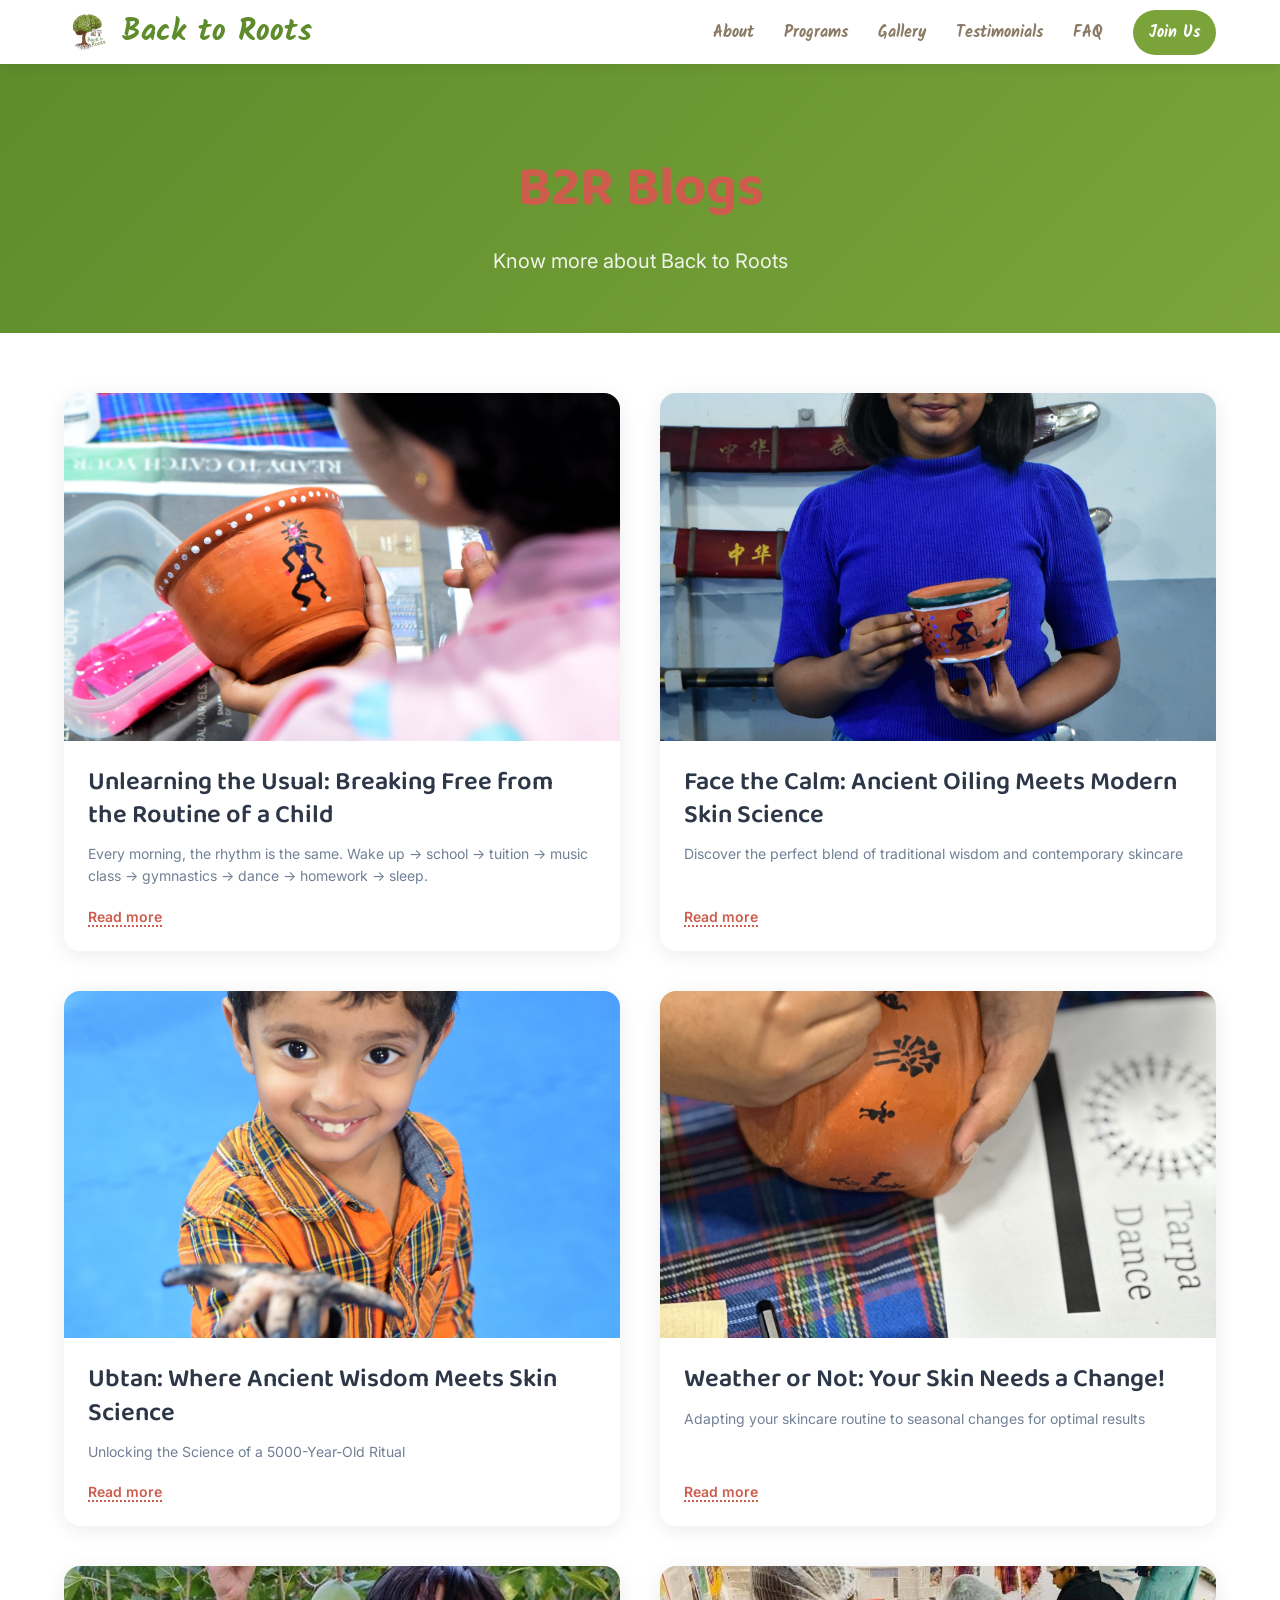
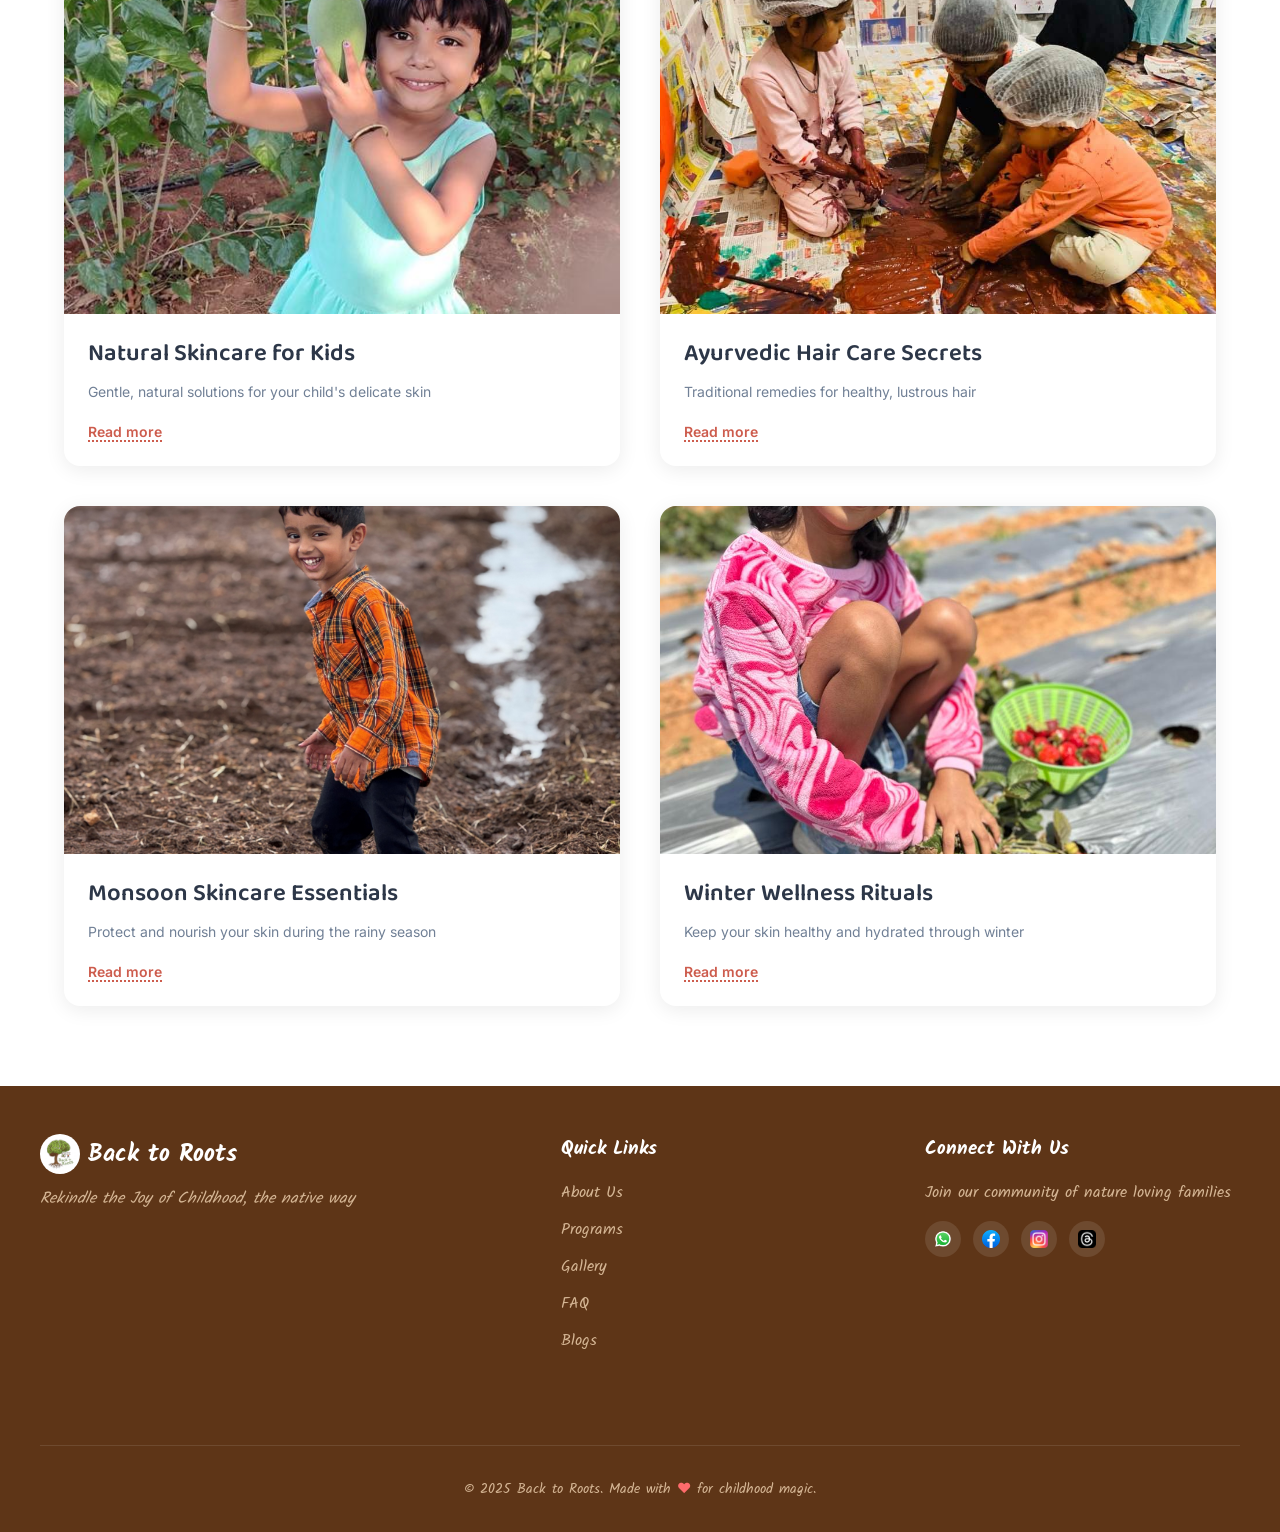
==== blog/blog.html @ 0901ceba "Blog section added" ====
<!DOCTYPE html>
<html lang="en">
<head>
  <meta charset="UTF-8">
  <meta name="viewport" content="width=device-width, initial-scale=1.0, maximum-scale=1.0, user-scalable=no">
  <meta name="theme-color" content="#5E8C2C">
  <title>Back To Roots - Blogs</title>
  <link rel="icon" type="image/svg+xml" href="../assets/icons/favicon.jpeg" />
  <link rel="preconnect" href="https://fonts.googleapis.com">
  <link rel="preconnect" href="https://fonts.gstatic.com" crossorigin>
  <link href="https://fonts.googleapis.com/css2?family=Baloo+2:wght@600..800&family=Inter:wght@400..800&display=swap" rel="stylesheet">
  <link rel="stylesheet" href="../styles.css">
  <link rel="stylesheet" href="blog.css">
</head>
<body>
  <header class="nav">
    <div class="nav__inner">
      <a class="nav__brand" href="../index.html">
        <img src="../assets/icons/logo-C0GJMs8s.jpeg" alt="Back to Roots Logo" style="height: 50px; vertical-align: middle;">
        <span>Back to Roots</span>
      </a>
      <button class="nav__menu-button" aria-label="Toggle menu">
        <span class="nav__menu-icon"></span>
      </button>
      <div class="nav__links">
        <a href="../index.html#about">About</a>
        <a href="../index.html#programs">Programs</a>
        <a href="../index.html#gallery">Gallery</a>
        <a href="../index.html#stories">Testimonials</a>
        <a href="../index.html#faq">FAQ</a>
        <a href="https://wa.me/918095803539?text=Hi%20Back%20To%20Roots%2C%20I%27m%20intereseted%20in%20your%20program.%20Please%20get%20me%20more%20information%20on%20this." target="_blank" class="nav__cta">Join Us</a>
      </div>
    </div>
  </header>

  <main class="blog-main">
    <!-- Blog Header -->
    <section class="blog-header">
      <div class="blog-header__inner">
        <h1 class="blog-header__title">B2R Blogs</h1>
        <p class="blog-header__subtitle">Know more about Back to Roots</p>
      </div>
    </section>

    <!-- Article View (Initially Hidden) -->
    <article class="article-view" id="articleView" style="display: none;">
      <div class="article-view__inner">
        <button class="article-back-btn" id="backBtn">
          <span class="article-back-icon">←</span>
          BACK
        </button>
        
        <div class="article-content">
          <h1 class="article-title" id="articleTitle">Loading...</h1>
          <p class="article-subtitle" id="articleSubtitle"></p>
          <div class="article-meta">
            <p class="article-author" id="articleAuthor"></p>
            <p class="article-date" id="articleDate"></p>
            <p class="article-read-time" id="articleReadTime"></p>
          </div>
          
          <div class="article-image-container">
            <img src="" alt="Article Image" id="articleImage" class="article-main-image">
          </div>
          
          <div class="article-body" id="articleBody">
            <!-- Content will be dynamically loaded from JSON -->
          </div>
        </div>
        </div>
        
        <!-- Related Articles -->
        <section class="related-articles">
          <h3 class="related-articles__title">More Blogs You Might Like</h3>
          <div class="related-articles__grid" id="relatedArticlesGrid">
            <!-- Related articles will be dynamically loaded -->
          </div>
        </section>
      </div>
    </article>

    <!-- Blog Categories -->
   <!--  <section class="blog-categories">
      <div class="blog-categories__inner">
        <div class="blog-categories__scroll">
          <button class="blog-category active" data-category="all">All</button>
          <button class="blog-category" data-category="workshops">Workshops</button>
          <button class="blog-category" data-category="nep">NEP</button>
          <button class="blog-category" data-category="emotionalwellbeing">Emotional Wellbeing</button>
      </div>
    </section> -->

    <!-- Blog Grid -->
    <section class="blog-grid">
      <div class="blog-grid__inner">
        <!-- Row 1 -->
        <div class="blog-row">
          <article class="blog-card blog-card--featured">
            <div class="blog-card__image">
              <img src="../assets/gallery/1.JPG" alt="The Fresh Ubtan Guide" loading="lazy">
            </div>
            <div class="blog-card__content">
              <h3 class="blog-card__title">Unlearning the Usual: Breaking Free from the Routine of a Child</h3>
              <p class="blog-card__excerpt">Every morning, the rhythm is the same.
 Wake up → school → tuition → music class → gymnastics → dance → homework → sleep.</p>
              <a href="#" class="blog-card__link">Read more</a>
            </div>
          </article>

          <article class="blog-card blog-card--featured">
            <div class="blog-card__image">
              <img src="../assets/gallery/2.JPG" alt="Face the Calm: Ancient Oiling Meets Modern Skin Science" loading="lazy">
            </div>
            <div class="blog-card__content">
              <h3 class="blog-card__title">Face the Calm: Ancient Oiling Meets Modern Skin Science</h3>
              <p class="blog-card__excerpt">Discover the perfect blend of traditional wisdom and contemporary skincare</p>
              <a href="#" class="blog-card__link">Read more</a>
            </div>
          </article>
        </div>

        <!-- Row 2 -->
        <div class="blog-row">
          <article class="blog-card blog-card--featured">
            <div class="blog-card__image">
              <img src="../assets/gallery/3.JPG" alt="Ubtan: Where Ancient Wisdom Meets Skin Science" loading="lazy">
            </div>
            <div class="blog-card__content">
              <h3 class="blog-card__title">Ubtan: Where Ancient Wisdom Meets Skin Science</h3>
              <p class="blog-card__excerpt">Unlocking the Science of a 5000-Year-Old Ritual</p>
              <a href="#" class="blog-card__link">Read more</a>
            </div>
          </article>

          <article class="blog-card blog-card--featured">
            <div class="blog-card__image">
              <img src="../assets/gallery/4.JPG" alt="Weather or Not: Your Skin Needs a Change!" loading="lazy">
            </div>
            <div class="blog-card__content">
              <h3 class="blog-card__title">Weather or Not: Your Skin Needs a Change!</h3>
              <p class="blog-card__excerpt">Adapting your skincare routine to seasonal changes for optimal results</p>
              <a href="#" class="blog-card__link">Read more</a>
            </div>
          </article>
        </div>

        <!-- Additional Blog Posts -->
        <div class="blog-row">
          <article class="blog-card">
            <div class="blog-card__image">
              <img src="../assets/gallery/playtime-img-2.jpeg" alt="Natural Skincare Tips" loading="lazy">
            </div>
            <div class="blog-card__content">
              <h3 class="blog-card__title">Natural Skincare for Kids</h3>
              <p class="blog-card__excerpt">Gentle, natural solutions for your child's delicate skin</p>
              <a href="#" class="blog-card__link">Read more</a>
            </div>
          </article>

          <article class="blog-card">
            <div class="blog-card__image">
              <img src="../assets/gallery/playtime-img-3.jpeg" alt="Ayurvedic Hair Care" loading="lazy">
            </div>
            <div class="blog-card__content">
              <h3 class="blog-card__title">Ayurvedic Hair Care Secrets</h3>
              <p class="blog-card__excerpt">Traditional remedies for healthy, lustrous hair</p>
              <a href="#" class="blog-card__link">Read more</a>
            </div>
          </article>
        </div>

        <div class="blog-row">
          <article class="blog-card">
            <div class="blog-card__image">
              <img src="../assets/gallery/farmvisit3a.jpg" alt="Monsoon Skincare" loading="lazy">
            </div>
            <div class="blog-card__content">
              <h3 class="blog-card__title">Monsoon Skincare Essentials</h3>
              <p class="blog-card__excerpt">Protect and nourish your skin during the rainy season</p>
              <a href="#" class="blog-card__link">Read more</a>
            </div>
          </article>

          <article class="blog-card">
            <div class="blog-card__image">
              <img src="../assets/gallery/8.jpeg" alt="Winter Wellness" loading="lazy">
            </div>
            <div class="blog-card__content">
              <h3 class="blog-card__title">Winter Wellness Rituals</h3>
              <p class="blog-card__excerpt">Keep your skin healthy and hydrated through winter</p>
              <a href="#" class="blog-card__link">Read more</a>
            </div>
          </article>
        </div>
      </div>
    </section>
  </main>

  <footer class="footer">
    <div class="footer__inner">
      <div class="footer__brand-section">
        <a href="../index.html" class="footer__brand">
          <img src="../assets/icons/logo-C0GJMs8s.jpeg" alt="Back to Roots Logo" style="height: 40px; vertical-align: middle; border-radius: 20px;"> 
          Back to Roots
        </a>
        <p class="footer__tagline">Rekindle the Joy of Childhood, the native way</p>
      </div>

      <div class="footer__links-section">
        <h3 class="footer__heading">Quick Links</h3>
        <ul class="footer__links">
          <li><a href="../index.html#about">About Us</a></li>
          <li><a href="../index.html#programs">Programs</a></li>
          <li><a href="../index.html#gallery">Gallery</a></li>
          <li><a href="../index.html#faq">FAQ</a></li>
          <li><a href="blog.html">Blogs</a></li>
        </ul>
      </div>

      <div class="footer__connect-section">
        <h3 class="footer__heading">Connect With Us</h3>
        <p style="color: #D4B594; margin-bottom: 16px;">Join our community of nature loving families</p>
        <div class="footer__social">
          <a href="https://wa.me/918095803539?text=Hi%20Back%20To%20Roots%2C%20I%27m%20intereseted%20in%20your%20program.%20Please%20get%20me%20more%20information%20on%20this." target="_blank" rel="noopener noreferrer" class="footer__social-link" aria-label="WhatsApp">
            <img src="../assets/icons/whatsapp.png" alt="WhatsApp" />
          </a>
          <a href="https://www.facebook.com/profile.php?id=61578203056668" target="_blank" rel="noopener noreferrer" class="footer__social-link" aria-label="Facebook">
            <img src="../assets/icons/facebook.png" alt="Facebook" />
          </a>
          <a href="https://www.instagram.com/backtoroots.kids" target="_blank" rel="noopener noreferrer" class="footer__social-link" aria-label="Instagram">
            <img src="../assets/icons/instagram.png" alt="Instagram" />
          </a>
          <a href="https://www.threads.net/@backtoroots.kids" target="_blank" rel="noopener noreferrer" class="footer__social-link" aria-label="Threads">
            <img src="../assets/icons/threads.png" alt="Threads" />
          </a>
        </div>
      </div>

      <div class="footer__copyright">
        © 2025 Back to Roots. Made with <span class="footer__heart">❤️</span> for childhood magic.
      </div>
    </div>
  </footer>

  <script src="blog.js"></script>
</body>
</html>
---- styles.css ----
/* Import Google Fonts - Hand-drawn style to match logo */
@import url('https://fonts.googleapis.com/css2?family=Kalam:wght@300;400;700&family=Caveat:wght@400;500;600;700&family=Amatic+SC:wght@400;700&family=Inter:wght@300;400;500;600;700&display=swap');

/* S.nav__mobile-me.nav__mobile-menu {
  position: fixed;
  top: 0;
  right: -100%;
  bottom: 0;
  width: 100%;
  max-width: 400px;
  background: #ffffff;
  z-index: 1000;
  transition: right 0.3s ease;
  display: flex;
  flex-direction: column;
  padding: 24px;
  box-shadow: -4px 0 20px rgba(0, 0, 0, 0.15);
  backdrop-filter: none;
  -webkit-backdrop-filter: none;
}: fixed;
  top: 0;
  right: -100%;
  bottom: 0;
  width: 100%;
  max-width: 400px;
  background: #ffffff;
  z-index: 1000;
  transition: right 0.3s ease;
  display: flex;
  flex-direction: column;
  padding: 24px;
  box-shadow: -4px 0 20px rgba(0, 0, 0, 0.15);
  background-color: #ffffff;
} hero page */
* { box-sizing: border-box; }
html { 
    scroll-behavior: smooth;
    height: 100%;
}
body { 
    margin: 0;
    padding-top: 64px; /* Match nav height */
    font-family: 'Kalam', 'Caveat', 'Amatic SC', Inter, system-ui, sans-serif; 
    color: #4b4b4b; 
    background: #fff;
    min-height: 100%;
    position: relative;
    overflow-y: auto;
    overflow-x: hidden;
}

/* Mobile Menu */

/* Mobile Menu */
.nav__mobile-menu {
  position: fixed;
  top: 0;
  right: -100%;
  bottom: 0;
  width: 100%;
  max-width: 400px;
  background-color: #ffffff;
  z-index: 1000;
  transition: right 0.3s ease;
  display: flex;
  flex-direction: column;
  padding: 20px;
  box-shadow: -4px 0 20px rgba(0, 0, 0, 0.1);
}

/* Menu content wrapper to ensure solid background */
.nav__mobile-menu::before {
  position: relative;
  /* top: 0; */
  /* left: 0;
  right: 0;
  bottom: 0; */
  background-color: #ffffff!important;
  /* z-index: -1; */
}

.nav__mobile-menu-inner {
  position: relative;
  /* z-index: 2; */
  /* display: flex; */
  flex-direction: column;
  height: 100%;
  /* gap: 20px; */
  background-color: #ffffff!important;
}

.nav__mobile-header {
  border-bottom: 1px solid #f0f0f0;
  background-color: #ffffff!important;
  /* padding-bottom: 16px; */
  /* margin-bottom: 16px; */
}

.nav__mobile-links {
  display: flex;
  flex-direction: column;
  gap: 24px;
  background-color: #ffffff !important;
  font-size: 16px;
  color: #333333;
  text-decoration: none;
  font-weight: 500;
  padding: 8px 0;
  transition: color 0.2s ease;
}

.nav__mobile-link:hover {
  color: #5E8C2C;
}

.nav__mobile-footer {
  margin-top: auto;
  padding-top: 24px;
  border-top: 1px solid #f0f0f0;
  background-color: #ffffff !important;
}

.nav__mobile-cta {
  display: block;
  width: 100%;
  background: #5E8C2C;
  color: #ffffff;
  text-align: center;
  padding: 16px 24px;
  border-radius: 8px;
  font-weight: 600;
  font-size: 15px;
  text-decoration: none;
  transition: background-color 0.2s ease;
}

.nav__mobile-cta:hover {
  background: #5E8C2C;
  margin: 0;
  font-family: Inter, system-ui, -apple-system, Segoe UI, Roboto, Arial, sans-serif;
  color: #4b4b4b;
  background: #fff;
}

/* Prevent scroll when menu is open */
body.menu-open {
  overflow: hidden;
}

/* Top Nav */
.nav { 
  position: fixed; 
  top: 0; 
  left: 0;
  right: 0;
  z-index: 1000; 
  background: rgba(255, 255, 255, 0.98)!important; 
  box-shadow: 0 2px 12px rgba(0,0,0,0.08);
  backdrop-filter: blur(8px);
  -webkit-backdrop-filter: blur(8px);
  height: 64px;
  /* display: flex; */
  align-items: center;
}

.nav__inner { 
  max-width: 1200px; 
  margin: 0 auto; 
  padding: 0 24px; 
  display: flex; 
  align-items: center; 
  justify-content: space-between;
  position: relative;
  height: 64px;
}

/* Mobile Menu Button */
.nav__menu-button {
  display: none;
  background: none;
  border: none;
  width: 44px;
  height: 44px;
  padding: 10px;
  cursor: pointer;
  position: relative;
  z-index: 1001;
  border-radius: 50%;
  margin-left: auto;
  transition: all 0.3s ease;
  -webkit-tap-highlight-color: transparent;
}

.nav__menu-button:hover {
  background-color: rgba(94,140,44,0.1);
}

.nav__menu-icon {
  display: block;
  width: 24px;
  height: 2px;
  background: #5E8C2C;
  position: relative;
  transition: background 0.3s ease;
}

.nav__menu-icon::before,
.nav__menu-icon::after {
  content: '';
  position: absolute;
  left: 0;
  width: 24px;
  height: 2px;
  background: #5E8C2C;
  transition: transform 0.3s ease;
}

.nav__menu-icon::before { top: -8px; }
.nav__menu-icon::after { bottom: -8px; }

/* Mobile Menu Open State */


.nav.menu-open .nav__menu-icon::before {
  transform: rotate(45deg);
  top: 0;
}

.nav.menu-open .nav__menu-icon::after {
  transform: rotate(-45deg);
  bottom: 0;
}

/* Mobile Menu */
/* Mobile Menu */
/* Mobile Menu Overlay */
.nav__overlay {
  position: fixed;
  top: 64px;
  left: 0;
  right: 0;
  bottom: 0;
  background: rgba(0, 0, 0, 0.5);
  z-index: 999;
  opacity: 0;
  visibility: hidden;
  transition: all 0.3s ease;
  backdrop-filter: blur(4px);
  -webkit-backdrop-filter: blur(4px);
}

.nav.menu-open .nav__overlay {
  opacity: 1;
  visibility: visible;
}

/* Mobile Menu */
.nav__mobile-menu {
  position: fixed;
  /* top: 64px; Match nav height */
  right: -100%;
  bottom: 0;
  width: 100%;
  max-width: 400px;
  background: #ffffff !important;
  z-index: 1000;
  transition: all 0.3s ease;
  /* display: flex; */
  flex-direction: column;
  /* padding: 32px 24px; */
  box-shadow: -8px 0 30px rgba(0, 0, 0, 0.15);
  border-left: 1px solid rgba(0, 0, 0, 0.05);
}

.nav.menu-open .nav__mobile-menu {
  right: 0;
}

.nav__mobile-header {
  display: flex;
  align-items: center;
  justify-content: space-between;
  margin-bottom: 40px;
}

.nav__mobile-brand {
  color: #4A61DD;
  font-family: Inter, system-ui, sans-serif;
  font-size: 30px !important;
  font-weight: 800;
  text-decoration: none;
}

.nav__mobile-links {
  display: flex;
  flex-direction: column;
  gap: 32px;
  margin-top: 20px;
}

.nav__mobile-link {
  color: #8C4E1D;
  font-family: Inter, system-ui, sans-serif;
  font-size: 16px;
  font-weight: 500;
  text-decoration: none;
  transition: color 0.2s ease;
  padding: 4px 0;
}

.nav__mobile-link:hover {
  color: #5E8C2C;
}

.nav__mobile-footer {
  margin-top: auto;
  padding-top: 40px;
}

.nav__mobile-cta {
  display: block;
  width: 100%;
  background: #5E8C2C;
  color: #ffffff;
  font-family: Inter, system-ui, sans-serif;
  font-size: 15px;
  font-weight: 600;
  text-align: center;
  text-decoration: none;
  padding: 16px 24px;
  border-radius: 8px;
  transition: background-color 0.2s ease;
}

.nav__mobile-cta:hover {
  background: #5E8C2C;
}

.nav__close-button {
  width: 40px;
  height: 40px;
  background: none;
  border: none;
  padding: 8px;
  cursor: pointer;
  border-radius: 50%;
  transition: background-color 0.2s ease;
  display: flex;
  align-items: center;
  justify-content: center;
}

.nav__close-button:hover {
  background: rgba(0,0,0,0.05);
}

.nav__close-icon {
  position: relative;
  width: 20px;
  height: 20px;
}

.nav__close-icon::before,
.nav__close-icon::after {
  content: '';
  position: absolute;
  width: 20px;
  height: 2px;
  background: #8C4E1D;
  top: 50%;
  left: 0;
  transition: background-color 0.2s ease;
}

.nav__close-icon::before {
  transform: rotate(45deg);
}

.nav__close-icon::after {
  transform: rotate(-45deg);
}

.nav__close-button:hover .nav__close-icon::before,
.nav__close-button:hover .nav__close-icon::after {
  background: #5E8C2C;
}

.nav.menu-open .nav__mobile-menu {
  right: 0;
  transform: translateX(0);
}

/* Body when menu is open */
body.menu-open {
  overflow: hidden;
}

/* Reset body state when menu is closed */
body:not(.menu-open) {
  overflow: auto;
}

/* Main content when menu is open */
body.menu-open .main-content {
  filter: blur(4px);
  transition: filter 0.3s ease;
  pointer-events: none;
}

/* Reset main content when menu is closed */
body:not(.menu-open) .main-content {
  filter: none;
  pointer-events: auto;
}

.nav.menu-open .nav__mobile-menu {
  opacity: 1;
  visibility: visible;
  pointer-events: auto;
}

.nav.menu-open .nav__mobile-menu {
  opacity: 1;
  visibility: visible;
}

.nav__mobile-menu-inner {
    background-color: white!important;
  /* display: flex; */
  flex-direction: column;
  height: 100%;
  /* padding: 20px; */
}

.nav__mobile-header {
  display: flex;
  justify-content: space-between;
  align-items: center;
  margin-bottom: 40px;
}

.nav__mobile-brand {
  color: #5E8C2C;
  font-size: 16px;
  text-decoration: none;
}

.nav__mobile-links {
  display: flex;
  flex-direction: column;
  gap: 24px;
  flex: 1;
  padding-left: 20px;
}

.nav__mobile-link {
  color: #000;
  text-decoration: none;
  font-size: 16px;
  padding: 4px 0;
  border-bottom: 1px solid transparent;
  transition: border-color 0.2s ease;
}

.nav__mobile-link:hover,
.nav__mobile-link.active {
  border-bottom-color: #000;
}

.nav__mobile-footer {
  margin-top: auto;
  padding-top: 20px;
}

.nav__mobile-cta {
  display: block;
  background: #5E8C2C;
  color: #fff;
  text-decoration: none;
  padding: 16px 20px;
  border-radius: 8px;
  text-align: center;
  font-size: 15px;
  transition: background-color 0.2s ease;
}

.nav__mobile-cta:hover {
  background: #5E8C2C;
}

.nav__mobile-link {
  font-size: 18px;
  color: #333333;
  text-decoration: none;
  font-weight: 600;
  transition: all 0.2s ease;
  position: relative;
  padding: 12px 0;
  display: block;
  border-bottom: 1px solid #f0f0f0;
}

.nav__mobile-link:hover {
  color: #5E8C2C;
  padding-left: 8px;
}

.nav__mobile-link--cta {
  margin-top: 16px;
  background: #5E8C2C;
  color: white !important;
  padding: 14px 32px;
  border-radius: 9999px;
  font-size: 18px;
  opacity: 1;
  width: 100%;
  max-width: 200px;
  box-shadow: 0 4px 12px rgba(94,140,44,0.2);
}

.nav__mobile-link--cta:hover {
  background: #5E8C2C;
  transform: translateY(-1px);
  box-shadow: 0 6px 16px rgba(94,140,44,0.25);
}
.nav__brand { display: flex; align-items: center; gap: 8px; font-weight: 700; color: #5e8c2c; font-size: 30px; font-family: 'Kalam', 'Caveat', Inter, system-ui, sans-serif; text-decoration: none; }
.nav__brand span { color: #5e8c2c; }
.nav__links a { color: #8b7b66; text-decoration: none; font-weight: 600; margin-left: 24px; }
.nav__links a:hover { color: #5e8c2c; }
.nav__cta { background: #7AA43A; color: #fff !important; padding: 10px 16px; border-radius: 9999px; border: 0; }

/* Hero */
.hero { position: relative; overflow: hidden; }
.hero__bg { position: absolute; inset: 0; background: radial-gradient(120% 120% at 20% 10%, #F3E69A 0%, #FFF3BF 40%, #F0F5E9 100%); }
.hero__inner { position: relative; max-width: 1200px; margin: 0 auto; padding: 48px 24px 40px; display: grid; grid-template-columns: 1.2fr 1fr; gap: 48px; align-items: center; }
.hero__title { margin: 0 0 12px; font-family: 'Kalam', 'Caveat', 'Amatic SC', Inter, system-ui, sans-serif; font-size: 56px; line-height: 1.1; color: #8C4E1D; letter-spacing: 0.5px; font-weight: 700; }
.hero__subtitle { margin: 0 0 18px; font-size: 16px; line-height: 1.8; color: #6b6b6b; max-width: 600px; }
.hero__crafted { display: inline-flex; align-items: center; gap: 8px; font-size: 13px; color: #7A6D57; margin: 10px 0 24px; }
.sparkle { font-size: 16px; }
.hero__actions { display: flex; gap: 16px; }

.btn { display: inline-block; border-radius: 9999px; padding: 14px 20px; font-weight: 800; text-decoration: none; font-size: 15px; }
.btn--filled { background: #6E9F2E; color: #fff; box-shadow: 0 10px 24px rgba(110,159,46,0.25); border: 1px solid rgba(0,0,0,0.05); }
.btn--filled:hover { background: #648F29; }
.btn--outline { background: transparent; color: #7B8B47; border: 2px solid #B8C988; }
.btn--outline:hover { background: rgba(184,201,136,0.1); }

.hero__right { display: flex; align-items: center; justify-content: center; }
.media-card { width: min(540px, 90%); height: 360px; border-radius: 28px; background: radial-gradient(120% 120% at 20% 10%, rgba(200,226,197,0.9) 0%, rgba(161,199,156,0.85) 45%, rgba(186,165,113,0.8) 100%); box-shadow: 0 18px 40px rgba(0,0,0,0.15); }

/* Responsive hero image inside media-card */
.media-card { position: relative; overflow: hidden; }
.media-card__img { position: absolute; inset: 0; width: 100%; height: 100%; object-fit: cover; display: block; }

@media (max-width: 767px) {
  .media-card { height: 280px; }
}

@media (min-width: 1440px) {
  .media-card { height: 420px; }
}

.hero__wave { position: relative; margin-top: 40px; }
.hero__wave svg { display: block; width: 100%; height: 120px; }

.below-hero { 
    background: #ffffff;
    position: relative;
    z-index: 1;
}

/* Main content wrapper */
.main-content {
    position: relative;
    z-index: 1;
    background: #ffffff;
    min-height: calc(100vh - 64px);
    margin-top: 64px;
}

/* About section */
.about { background: #ffffff; padding: 72px 24px 96px; }
.about__inner { max-width: 960px; margin: 0 auto; text-align: center; }
.about__title { font-family: 'Kalam', 'Caveat', 'Amatic SC', Inter, system-ui, sans-serif; font-size: 42px; color: #8C4E1D; margin: 0 0 16px; font-weight: 700; }
.about__lead { color: #6b6b6b; font-size: 20px; line-height: 1.9; margin: 0 auto 18px; max-width: 820px; }
.about__copy { color: #6b6b6b; font-size: 20px; line-height: 1.9; margin: 0 auto 36px; max-width: 900px; }

.mission-card { margin: 0 auto; max-width: 860px; padding: 28px 28px; border-radius: 20px; background: linear-gradient(180deg, #FEF6C8 0%, #F5F9ED 100%); box-shadow: 0 24px 48px rgba(0,0,0,0.06); }
.mission__title { margin: 0 0 8px; font-family: 'Kalam', 'Caveat', Inter, system-ui, sans-serif; font-size: 28px; color: #5E8C2C; font-weight: 700; }
.mission__text { margin: 0; color: #6b6b6b; font-size: 17px; line-height: 1.8; max-width: 760px; margin-left: auto; margin-right: auto; }

/* Programs section */
.programs { background: linear-gradient(180deg, #FFF9E9 0%, #FFF5DD 60%, #FFF8E8 100%); padding: 72px 24px 96px; }
.programs__inner { max-width: 1200px; margin: 0 auto; }
.programs__title { text-align: center; font-family: 'Kalam', 'Caveat', 'Amatic SC', Inter, system-ui, sans-serif; font-size: 42px; color: #8C4E1D; margin: 0 0 8px; font-weight: 700; }
.programs__subtitle { text-align: center; color: #6b6b6b; font-size: 18px; line-height: 1.8; margin: 0 auto 32px; max-width: 900px; }

.programs__grid { display: grid; grid-template-columns: 1fr; gap: 28px; padding: 12px; }
@media (min-width: 980px) { .programs__grid { grid-template-columns: 1fr 1fr; gap: 32px; } }

.p-card { background: #ffffff; border-radius: 26px; padding: 28px; box-shadow: 0 28px 52px rgba(0,0,0,0.08); border: 1px solid rgba(0,0,0,0.03); transition: box-shadow 0.2s ease, transform 0.2s ease; }
.p-card:hover { box-shadow: 0 32px 56px rgba(0,0,0,0.1); transform: translateY(-1px); }
.p-card__icon { font-size: 28px; margin-bottom: 8px; }
.p-card__title { margin: 6px 0 10px; font-family: 'Kalam', 'Caveat', Inter, system-ui, sans-serif; font-size: 30px; color: #7B3F17; letter-spacing: 0.2px; font-weight: 600; }
.p-card__pills { display: flex; gap: 10px; margin: 10px 0 14px; }
.pill { display: inline-block; border-radius: 9999px; font-weight: 800; font-size: 14px; padding: 6px 12px; }
.pill--price { background: #F7E48B; color: #4F3B00; }
.pill--age { background: #A5D3EA; color: #134B68; }
.p-card__desc { color: #6b6b6b; line-height: 1.9; font-size: 16px; max-width: 630px; }
.p-card__cta { display: inline-block; margin-top: 16px; background: #6E9F2E; color: #fff; text-decoration: none; font-weight: 800; border-radius: 9999px; padding: 12px 18px; box-shadow: 0 10px 24px rgba(110,159,46,0.2); }
.p-card__cta:hover { background: #648F29; }

/* Gallery section */
.gallery { background: #FFF9F0; padding: 72px 24px 96px; }
.gallery__inner { max-width: 1200px; margin: 0 auto; }
.gallery__title { text-align: center; font-family: 'Kalam', 'Caveat', 'Amatic SC', Inter, system-ui, sans-serif; font-size: 42px; color: #8C4E1D; margin: 0 0 12px; font-weight: 700; }
.gallery__subtitle { text-align: center; color: #6b6b6b; font-size: 18px; line-height: 1.8; margin: 0 auto 48px; max-width: 900px; }

.gallery__grid { display: grid; grid-template-columns: repeat(1, 1fr); gap: 24px; padding: 12px; }
@media (min-width: 640px) { .gallery__grid { grid-template-columns: repeat(2, 1fr); } }
@media (min-width: 980px) { .gallery__grid { grid-template-columns: repeat(3, 1fr); } }

.gallery-card { margin: 0; }
.gallery-card__media { 
    aspect-ratio: 4/3; 
    background: #fff; 
    border-radius: 18px; 
    overflow: hidden;
    box-shadow: 0 20px 40px rgba(0,0,0,0.08); 
    transition: transform 0.2s ease, box-shadow 0.2s ease; 
}
.gallery-card:hover .gallery-card__media { 
    transform: translateY(-2px); 
    box-shadow: 0 24px 48px rgba(0,0,0,0.12); 
}
.gallery-card__caption { 
    text-align: center; 
    margin-top: 16px; 
    color: #5E8C2C; 
    font-size: 18px; 
    font-weight: 600; 
    line-height: 1.6; 
}
.gallery-card__desc {
    text-align: center;
    color: #6b6b6b;
    font-size: 14px;
    margin-top: 4px;
    line-height: 1.5;
}

/* Photo strip (auto-scrolling) */
.photo-strip {
  padding: 28px 24px 48px;
  background: linear-gradient(180deg, #FFF9F0 0%, #FFF8E8 100%);
}
.photo-strip__container {
  display: flex;
  gap: 20px;
  overflow: hidden;
  scroll-behavior: smooth;
  align-items: stretch;
}

/* inner rail used for seamless looping */
.photo-strip__rail {
  display: flex;
  gap: 20px;
  align-items: stretch;
}
.photo-card {
  min-width: 240px;
  width: 240px;
  height: 400px;
  background: #fff;
  border-radius: 14px;
  overflow: hidden;
  box-shadow: 0 16px 36px rgba(0,0,0,0.08);
  flex-shrink: 0;
  text-align: center;
  margin: 0;
}
.photo-card img { width: 100%; height: 400px; object-fit: cover; display: block; }
.photo-card figcaption { padding: 12px; font-weight: 700; color: #5E8C2C; }

@media (max-width: 980px) {
  .photo-card { min-width: 200px; width: 200px;  }
  .photo-card img { height: 400px; }
}

/* Program page shared styles (hero + experience cards) */
.program-hero { max-width:960px; margin:48px auto 24px; padding:28px 20px; }
.program-hero__title { font-family: 'Kalam', 'Caveat', 'Amatic SC', Inter, system-ui, sans-serif; font-size:40px; color:#8C4E1D; margin:8px 0 6px; font-weight: 700; }
.program-hero__subtitle { color:#6b6b6b; font-size:18px; max-width:760px; }
.program-hero__img { width:100%; height:auto; border-radius:12px; margin:22px 0; box-shadow: 0 8px 20px rgba(24,24,24,0.06); object-fit:cover; }
.experience { background: #FFF8F1; padding:28px 20px; border-radius:12px; max-width:880px; margin:28px auto; }
.experience__heading { text-align:center; font-size:30px; color:#1e2b20; margin-bottom:18px; }
.experience__list { display:grid; grid-template-columns: 1fr; gap:18px; max-width:760px; margin:0 auto; }
.exp-item { background: #fff; padding:16px; border-radius:10px; display:flex; gap:12px; align-items:flex-start; box-shadow: 0 4px 10px rgba(16,16,16,0.04); }
.exp-item__emoji { font-size:22px; line-height:1; width:40px; flex-shrink:0; }
.exp-item__body { color:#5b5b5b; }

/* Responsive adjustments for program pages */
@media (min-width:760px) {
  .experience__list { grid-template-columns: 1fr 1fr; }
  .program-hero__title { font-size:44px; }
}

@media (max-width: 767px) {
  .program-hero { margin:32px 16px; padding:18px 12px; }
  .program-hero__title { font-size:28px; text-align:center; }
  .program-hero__subtitle { font-size:15px; text-align:center; }
  .program-hero__img { margin:16px 0; }
  .experience { padding:18px 12px; margin:20px 12px; }
  .experience__heading { font-size:24px; }
  .exp-item { padding:12px; gap:10px; }
  .exp-item__emoji { font-size:20px; width:36px; }
}

@media (min-width: 1200px) {
  .program-hero { max-width:1100px; }
  .program-hero__title { font-size:52px; }
}

/* Stories/Testimonials section */
.stories { background: #FFFCF3; padding: 72px 24px 96px; }
.stories__inner { max-width: 900px; margin: 0 auto; }
.stories__title { text-align: center; font-family: 'Kalam', 'Caveat', 'Amatic SC', Inter, system-ui, sans-serif; font-size: 42px; color: #8C4E1D; margin: 0 0 36px; font-weight: 700; }
.stories__subtitle { text-align: center; color: #6b6b6b; font-size: 18px; line-height: 1.8; margin: 0 auto 48px; max-width: 900px; }

.testimonial-card { margin: 0 auto; padding: 36px 40px 32px; max-width: 800px; background: linear-gradient(180deg, #FEF6C8 0%, #F5F9ED 100%); border-radius: 24px; box-shadow: 0 24px 48px rgba(0,0,0,0.06); position: relative; height: 300px ; width: 700px;}
.testimonial-card__quote { position: absolute; top: 20px; left: 24px; font-size: 42px; color: rgba(94,140,44,0.15); font-family: Georgia, serif; }
.testimonial-card__text { font-size: 19px; line-height: 1.9; color: #6b6b6b; margin: 0 0 20px; font-style: italic; }
.testimonial-card__footer { display: flex; gap: 8px; align-items: baseline; }
.testimonial-card__author { font-style: normal; font-weight: 700; color: #5E8C2C; }
.testimonial-card__role { font-size: 15px; color: #8b7b66; }

/* Testimonial carousel */
.testimonial-carousel { position: relative; width: 100%; max-width: 900px; margin: 0 auto; }
.testimonial-item { display: none; padding: 12px; opacity: 0; transform: translateY(6px); transition: opacity 0.4s ease, transform 0.4s ease; }
.testimonial-item.active { display: block; opacity: 1; transform: translateY(0); }
.testimonial-item .testimonial-card { max-width: 100%; box-shadow: 0 20px 44px rgba(0,0,0,0.06); }

@media (max-width: 767px) {
  .testimonial-card { padding: 28px 20px; }
}

/* FAQ section */
.faq { background: #FFFCF3; padding: 72px 24px 96px; }
.faq__inner { max-width: 900px; margin: 0 auto; }
.faq__title { text-align: center; font-family: 'Kalam', 'Caveat', 'Amatic SC', Inter, system-ui, sans-serif; font-size: 42px; color: #8C4E1D; margin: 0 0 36px; font-weight: 700; }

.faq__list { display: flex; flex-direction: column; gap: 12px; }

.faq-item { background: #ffffff; border-radius: 16px; box-shadow: 0 8px 24px rgba(0,0,0,0.04); border: 1px solid rgba(0,0,0,0.03); }
.faq-item[open] { background: linear-gradient(180deg, #FEF6C8 0%, #F5F9ED 100%); }

.faq-item__question {
  position: relative;
  padding: 24px 56px 24px 28px;
  font-weight: 600;
  color: #6b6b6b;
  cursor: pointer;
  list-style: none;
}

.faq-item__question::-webkit-details-marker { display: none; }

.faq-item__question .faq-item__icon {
  position: absolute;
  right: 24px;
  top: 50%;
  transform: translateY(-50%);
  width: 20px;
  height: 20px;
}

.faq-item__question .faq-item__icon::before,
.faq-item__question .faq-item__icon::after {
  content: "";
  position: absolute;
  background: #8C4E1D;
  border-radius: 2px;
  transition: transform 0.3s ease;
}

.faq-item__question .faq-item__icon::before {
  width: 2px;
  height: 12px;
  top: 4px;
  left: 9px;
}

.faq-item__question .faq-item__icon::after {
  width: 12px;
  height: 2px;
  top: 9px;
  left: 4px;
}

.faq-item[open] .faq-item__question .faq-item__icon::before {
  transform: rotate(90deg);
}

.faq-item[open] .faq-item__question {
  color: #5E8C2C;
}

.faq-item__answer {
  padding: 0 28px 24px;
  color: #6b6b6b;
  line-height: 1.8;
}

.ready-section {
  background: linear-gradient(180deg, #77A93B 0%, #5E8C2C 100%);
  padding: 72px 24px;
  color: white;
  text-align: center;
}

.ready-section__inner {
  max-width: 900px;
  margin: 0 auto;
}

.ready-section__title {
  font-family: 'Kalam', 'Caveat', 'Amatic SC', Inter, system-ui, sans-serif;
  font-size: 42px;
  margin: 0 0 24px;
  font-weight: 700;
}

.ready-section__text {
  font-size: 18px;
  line-height: 1.8;
  margin: 0 0 16px;
  opacity: 0.95;
}

.ready-section__welcome {
  font-size: 20px;
  font-weight: 600;
  margin: 24px 0 32px;
}

.ready-section__actions {
  display: flex;
  gap: 16px;
  justify-content: center;
  margin-top: 32px;
}

.ready-section__button {
  display: inline-block;
  padding: 14px 28px;
  border-radius: 9999px;
  font-weight: 600;
  text-decoration: none;
  transition: all 0.2s ease;
}

.ready-section__button--primary {
  background: #FFF;
  color: #5E8C2C;
}

.ready-section__button--primary:hover {
  background: rgba(255, 255, 255, 0.9);
  transform: translateY(-1px);
}

.ready-section__button--secondary {
  border: 2px solid rgba(255, 255, 255, 0.8);
  color: #FFF;
}

.ready-section__button--secondary:hover {
  background: rgba(255, 255, 255, 0.1);
  transform: translateY(-1px);
}

.footer {
  background: #5E3517;
  color: #fff;
  padding: 48px 24px 32px;
}

.footer__inner {
  max-width: 1200px;
  margin: 0 auto;
  display: grid;
  grid-template-columns: 1.5fr 1fr 1fr;
  gap: 48px;
}

.footer__brand {
  display: flex;
  gap: 8px;
  align-items: center;
  font-weight: 800;
  font-size: 24px;
  margin-bottom: 12px;
  color: #fff;
  text-decoration: none;
}

.footer__tagline {
  color: #D4B594;
  font-style: italic;
  margin: 0 0 24px;
}

.footer__heading {
  font-weight: 700;
  margin: 0 0 16px;
  color: #fff;
}

.footer__links {
  list-style: none;
  padding: 0;
  margin: 0;
}

.footer__links li {
  margin-bottom: 12px;
}

.footer__links a {
  color: #D4B594;
  text-decoration: none;
}

.footer__links a:hover {
  color: #fff;
}

.footer__social {
  display: flex;
  gap: 12px;
}

.footer__social-link {
  width: 36px;
  height: 36px;
  border-radius: 50%;
  background: rgba(255, 255, 255, 0.1);
  display: flex;
  align-items: center;
  justify-content: center;
  color: #fff;
  text-decoration: none;
}

.footer__social-link img { width: 18px; height: 18px; display: block; }

.footer__social-link:hover {
  background: rgba(255, 255, 255, 0.2);
}

.footer__copyright {
  grid-column: 1 / -1;
  text-align: center;
  margin-top: 32px;
  padding-top: 32px;
  border-top: 1px solid rgba(255, 255, 255, 0.1);
  color: #D4B594;
  font-size: 14px;
}

.footer__heart {
  color: #ff6b6b;
}

/* Tablet (768px to 1024px) */
@media (max-width: 1024px) {
  .nav__inner { padding: 14px 20px; }
  .hero__inner { padding: 72px 20px 40px; }
  .hero__title { font-size: 48px; }
  .programs__grid { gap: 20px; }
  .gallery__grid { gap: 20px; }
  .testimonial-card { padding: 32px; }
}

/* Small Tablet (600px to 767px) */
@media (max-width: 767px) {
  .nav__menu-button { display: block; }
  .nav__links { display: none; }
  .hero__inner { grid-template-columns: 1fr; gap: 32px; text-align: center; }
  .hero__title { font-size: 42px; }
  .hero__subtitle { margin-left: auto; margin-right: auto; }
  .hero__crafted { justify-content: center; }
  .hero__actions { justify-content: center; }
  .media-card { height: 280px; width: 100%; }
  
  .about { padding: 56px 20px 72px; }
  .about__title { font-size: 36px; }
  .mission-card { padding: 24px 20px; }
  
  .programs { padding: 56px 20px 72px; }
  .programs__title { font-size: 36px; }
  .programs__grid { grid-template-columns: 1fr; }
  .p-card { padding: 24px 20px; }
  
  .gallery { padding: 56px 20px 72px; }
  .gallery__title { font-size: 36px; }
  .gallery__grid { grid-template-columns: repeat(2, 1fr); }
  
  .stories { padding: 56px 20px 72px; }
  .stories__title { font-size: 36px; }
  .testimonial-card { padding: 28px 24px; }
  
  .faq { padding: 56px 20px 72px; }
  .faq__title { font-size: 36px; }
  
  .ready-section { padding: 56px 20px; }
  .ready-section__title { font-size: 36px; }
  .ready-section__actions { flex-direction: column; align-items: stretch; }
  .ready-section__button { text-align: center; }
  
  .footer__inner { grid-template-columns: 1fr; gap: 32px; text-align: center; }
  .footer__brand { justify-content: center; }
  .footer__social { justify-content: center; }
}

/* Mobile (320px to 599px) */
@media (max-width: 599px) {
  .nav__inner { padding: 12px 16px; }
  .nav__brand { font-size: 30px; font-family: 'Kalam', 'Caveat', Inter, system-ui, sans-serif; }
  .nav__cta { padding: 8px 14px; font-size: 14px; }
  
  .hero__inner { padding: 48px 16px 32px; }
  .hero__title { font-size: 36px; }
  .hero__subtitle { font-size: 16px; }
  .hero__actions { flex-direction: column; align-items: stretch; }
  .btn { width: 100%; text-align: center; }
  .media-card { height: 240px; }
  
  .about { padding: 48px 16px 64px; }
  .about__title { font-size: 32px; }
  .about__lead { font-size: 18px; }
  .about__copy { font-size: 16px; }
  .mission__title { font-size: 24px; }
  .mission__text { font-size: 16px; }
  
  .programs { padding: 48px 16px 64px; }
  .programs__title { font-size: 32px; }
  .programs__subtitle { font-size: 16px; }
  .p-card__title { font-size: 26px; }
  
  .gallery { padding: 48px 16px 64px; }
  .gallery__title { font-size: 32px; }
  .gallery__subtitle { font-size: 16px; }
  .gallery__grid { grid-template-columns: 1fr; gap: 16px; }
  .gallery-card__caption { font-size: 15px; }
  
  .stories { padding: 48px 16px 64px; }
  .stories__title { font-size: 32px; }
  .stories__subtitle { font-size: 16px; }
  .testimonial-card { padding: 24px 20px; }
  .testimonial-card__text { font-size: 16px; }
  
  .faq { padding: 48px 16px 64px; }
  .faq__title { font-size: 32px; }
  .faq-item__question { padding: 20px 48px 20px 20px; font-size: 16px; }
  .faq-item__answer { padding: 0 20px 20px; font-size: 15px; }
  
  .ready-section { padding: 48px 16px; }
  .ready-section__title { font-size: 32px; }
  .ready-section__text { font-size: 16px; }
  .ready-section__welcome { font-size: 18px; }
  
  .footer { padding: 40px 16px 24px; }
  .footer__brand { font-size: 20px; }
  .footer__heading { font-size: 18px; }
  .footer__links { font-size: 15px; }
}

/* Handle very small screens */
@media (max-width: 360px) {
  .hero__title { font-size: 32px; }
  .btn { padding: 12px 16px; font-size: 14px; }
  .p-card__pills { flex-wrap: wrap; }
  .pill { font-size: 13px; }
}

/* Handle larger screens */
@media (min-width: 1440px) {
  .hero__inner,
  .about__inner,
  .programs__inner,
  .gallery__inner,
  .stories__inner,
  .faq__inner,
  .ready-section__inner,
  .footer__inner {
    max-width: 1400px;
  }
  
  .hero__title { font-size: 64px; }
  .media-card { height: 400px; }
}
---- blog/blog.css ----
/* Blog Page Styles */
body {
  padding-top: 64px;
}

.blog-main {
  min-height: 100vh;
}

/* Blog Header */
.blog-header {
  background: linear-gradient(135deg, #5E8C2C 0%, #7BA53A 100%);
  color: white;
  padding: 80px 0 60px 0;
  text-align: center;
}

.blog-header__inner {
  max-width: 1200px;
  margin: 0 auto;
  padding: 0 24px;
}

.blog-header__title {
  font-family: 'Baloo 2', 'Kalam', cursive;
  font-size: 3.5rem;
  font-weight: 700;
  margin: 0 0 16px 0;
  color: #CD5C4D;
}

.blog-header__subtitle {
  font-family: 'Inter', sans-serif;
  font-size: 1.25rem;
  font-weight: 400;
  margin: 0;
  opacity: 0.9;
}

/* Blog Categories */
.blog-categories {
  background: #fff;
  padding: 32px 0;
  border-bottom: 1px solid #f0f0f0;
  position: sticky;
  top: 64px;
  z-index: 100;
  box-shadow: 0 2px 8px rgba(0, 0, 0, 0.05);
}

.blog-categories__inner {
  max-width: 1200px;
  margin: 0 auto;
  padding: 0 24px;
}

.blog-categories__scroll {
  display: flex;
  gap: 16px;
  overflow-x: auto;
  scrollbar-width: none;
  -ms-overflow-style: none;
  padding: 8px 0;
}

.blog-categories__scroll::-webkit-scrollbar {
  display: none;
}

.blog-category {
  background: #f8f9fa;
  border: 1px solid #e9ecef;
  color: #6c757d;
  padding: 12px 24px;
  border-radius: 25px;
  font-family: 'Inter', sans-serif;
  font-size: 14px;
  font-weight: 500;
  cursor: pointer;
  transition: all 0.3s ease;
  white-space: nowrap;
  flex-shrink: 0;
}

.blog-category:hover {
  background: #e9ecef;
  border-color: #dee2e6;
  transform: translateY(-1px);
}

.blog-category.active {
  background: #CD5C4D;
  border-color: #CD5C4D;
  color: white;
  box-shadow: 0 2px 8px rgba(205, 92, 77, 0.25);
}

/* Blog Grid */
.blog-grid {
  background: #fff;
  padding: 60px 0 80px 0;
}

.blog-grid__inner {
  max-width: 1200px;
  margin: 0 auto;
  padding: 0 24px;
}

.blog-row {
  display: grid;
  grid-template-columns: 1fr 1fr;
  gap: 40px;
  margin-bottom: 40px;
}

.blog-row:last-child {
  margin-bottom: 0;
}

/* Blog Cards */
.blog-card {
  background: white;
  border-radius: 16px;
  overflow: hidden;
  box-shadow: 0 4px 20px rgba(0, 0, 0, 0.08);
  transition: all 0.3s ease;
  display: flex;
  flex-direction: column;
  height: 100%;
}

.blog-card:hover {
  transform: translateY(-4px);
  box-shadow: 0 8px 32px rgba(0, 0, 0, 0.12);
}

.blog-card__image {
  position: relative;
  overflow: hidden;
  aspect-ratio: 16/10;
}

.blog-card__image img {
  width: 100%;
  height: 100%;
  object-fit: cover;
  transition: transform 0.3s ease;
}

.blog-card:hover .blog-card__image img {
  transform: scale(1.05);
}

.blog-card__content {
  padding: 24px;
  flex-grow: 1;
  display: flex;
  flex-direction: column;
}

.blog-card__title {
  font-family: 'Baloo 2', 'Kalam', cursive;
  font-size: 1.5rem;
  font-weight: 600;
  color: #2d3748;
  margin: 0 0 12px 0;
  line-height: 1.3;
}

.blog-card__excerpt {
  font-family: 'Inter', sans-serif;
  font-size: 14px;
  color: #718096;
  line-height: 1.6;
  margin: 0 0 20px 0;
  flex-grow: 1;
}

.blog-card__link {
  font-family: 'Inter', sans-serif;
  color: #CD5C4D;
  font-size: 14px;
  font-weight: 600;
  text-decoration: none;
  border-bottom: 2px dotted #CD5C4D;
  align-self: flex-start;
  transition: all 0.2s ease;
}

.blog-card__link:hover {
  color: #b54a35;
  border-bottom-color: #b54a35;
}

/* Featured cards (larger in the first row) */
.blog-card--featured .blog-card__title {
  font-size: 1.6rem;
}

/* Responsive Design */
@media (max-width: 768px) {
  .blog-header {
    padding: 60px 0 40px 0;
  }
  
  .blog-header__title {
    font-size: 2.5rem;
  }
  
  .blog-header__subtitle {
    font-size: 1.1rem;
  }
  
  .blog-categories {
    padding: 20px 0;
  }
  
  .blog-categories__scroll {
    gap: 12px;
    padding: 4px 0;
  }
  
  .blog-category {
    padding: 10px 20px;
    font-size: 13px;
  }
  
  .blog-grid {
    padding: 40px 0 60px 0;
  }
  
  .blog-row {
    grid-template-columns: 1fr;
    gap: 24px;
    margin-bottom: 24px;
  }
  
  .blog-card__content {
    padding: 20px;
  }
  
  .blog-card__title {
    font-size: 1.25rem;
  }
}

@media (max-width: 480px) {
  .blog-header__title {
    font-size: 2rem;
  }
  
  .blog-header__subtitle {
    font-size: 1rem;
  }
  
  .blog-card__content {
    padding: 16px;
  }
  
  .blog-card__title {
    font-size: 1.1rem;
  }
  
  .blog-card__excerpt {
    font-size: 13px;
  }
}

/* Animation for category switching */
.blog-card {
  animation: fadeInUp 0.6s ease forwards;
}

@keyframes fadeInUp {
  from {
    opacity: 0;
    transform: translateY(20px);
  }
  to {
    opacity: 1;
    transform: translateY(0);
  }
}

/* Loading state */
.blog-grid--loading .blog-card {
  opacity: 0.6;
  pointer-events: none;
}

/* Category filter animations */
.blog-category {
  position: relative;
  overflow: hidden;
}

.blog-category::before {
  content: '';
  position: absolute;
  top: 0;
  left: -100%;
  width: 100%;
  height: 100%;
  background: linear-gradient(90deg, transparent, rgba(255,255,255,0.4), transparent);
  transition: left 0.6s;
}

.blog-category:hover::before {
  left: 100%;
}

/* Article View Styles */
.article-view {
  background: #fff;
  padding: 80px 0 0 0;
  min-height: 100vh;
}

.article-view__inner {
  max-width: 900px;
  margin: 0 auto;
  padding: 0 24px 80px 24px;
}

.article-back-btn {
  display: flex;
  align-items: center;
  gap: 8px;
  background: none;
  border: none;
  color: #6c757d;
  font-family: 'Inter', sans-serif;
  font-size: 14px;
  font-weight: 600;
  cursor: pointer;
  padding: 12px 0;
  margin-bottom: 32px;
  transition: all 0.2s ease;
}

.article-back-btn:hover {
  color: #CD5C4D;
}

.article-back-icon {
  font-size: 18px;
  font-weight: bold;
}

.article-content {
  margin-bottom: 60px;
}

.article-title {
  font-family: 'Baloo 2', 'Kalam', cursive;
  font-size: 2.5rem;
  font-weight: 700;
  color: #2d3748;
  margin: 0 0 16px 0;
  line-height: 1.2;
}

.article-subtitle {
  font-family: 'Inter', sans-serif;
  font-size: 1.25rem;
  color: #718096;
  margin: 0 0 8px 0;
  line-height: 1.5;
}

.article-meta {
  display: flex;
  flex-wrap: wrap;
  gap: 16px;
  margin-bottom: 32px;
  padding-bottom: 16px;
  border-bottom: 1px solid #e2e8f0;
}

.article-author,
.article-date,
.article-read-time {
  font-family: 'Inter', sans-serif;
  font-size: 14px;
  color: #a0aec0;
  margin: 0;
}

.article-author {
  font-weight: 600;
}

.article-date::before {
  content: "📅 ";
  margin-right: 4px;
}

.article-read-time::before {
  content: "⏱️ ";
  margin-right: 4px;
}

.article-image-container {
  margin: 32px 0;
  border-radius: 16px;
  overflow: hidden;
  box-shadow: 0 4px 20px rgba(0, 0, 0, 0.1);
}

.article-main-image {
  width: 100%;
  height: 400px;
  object-fit: cover;
  display: block;
}

.article-body {
  font-family: 'Inter', sans-serif;
  font-size: 16px;
  line-height: 1.8;
  color: #2d3748;
}

.article-body p {
  margin: 0 0 24px 0;
}

.article-body h3 {
  font-family: 'Baloo 2', 'Kalam', cursive;
  font-size: 1.5rem;
  font-weight: 600;
  color: #2d3748;
  margin: 40px 0 20px 0;
}

.article-body ol, .article-body ul {
  margin: 20px 0 28px 24px;
  padding-left: 8px;
}

.article-body li {
  margin-bottom: 12px;
  line-height: 1.7;
}

.article-body strong {
  color: #CD5C4D;
  font-weight: 600;
}

.article-body em {
  color: #5E8C2C;
  font-style: italic;
}

.article-image-inline {
  margin: 32px 0;
  text-align: center;
}

.article-inline-image {
  max-width: 100%;
  height: 300px;
  object-fit: cover;
  border-radius: 12px;
  box-shadow: 0 4px 16px rgba(0, 0, 0, 0.08);
}

.image-caption {
  font-family: 'Inter', sans-serif;
  font-size: 14px;
  color: #718096;
  text-align: center;
  margin: 12px 0 0 0;
  font-style: italic;
}

/* Related Articles */
.related-articles {
  border-top: 1px solid #e2e8f0;
  padding-top: 40px;
}

.related-articles__title {
  font-family: 'Baloo 2', 'Kalam', cursive;
  font-size: 1.75rem;
  font-weight: 600;
  color: #2d3748;
  margin: 0 0 24px 0;
  text-align: center;
}

.related-articles__grid {
  display: grid;
  grid-template-columns: repeat(auto-fit, minmax(250px, 1fr));
  gap: 24px;
}

.related-article {
  background: white;
  border-radius: 12px;
  overflow: hidden;
  box-shadow: 0 2px 12px rgba(0, 0, 0, 0.08);
  transition: all 0.3s ease;
  cursor: pointer;
}

.related-article:hover {
  transform: translateY(-2px);
  box-shadow: 0 4px 20px rgba(0, 0, 0, 0.12);
}

.related-article__image {
  width: 100%;
  height: 150px;
  object-fit: cover;
}

.related-article__content {
  padding: 16px;
}

.related-article__title {
  font-family: 'Baloo 2', 'Kalam', cursive;
  font-size: 1rem;
  font-weight: 600;
  color: #2d3748;
  margin: 0 0 8px 0;
  line-height: 1.3;
}

.related-article__excerpt {
  font-family: 'Inter', sans-serif;
  font-size: 13px;
  color: #718096;
  line-height: 1.4;
  margin: 0;
}

/* Responsive Design for Article View */
@media (max-width: 768px) {
  .article-view__inner {
    padding: 20px 16px 60px 16px;
  }
  
  .article-title {
    font-size: 2rem;
  }
  
  .article-subtitle {
    font-size: 1.1rem;
  }
  
  .article-meta {
    flex-direction: column;
    gap: 8px;
  }
  
  .article-main-image {
    height: 250px;
  }
  
  .article-inline-image {
    height: 200px;
  }
  
  .related-articles__grid {
    grid-template-columns: 1fr;
    gap: 16px;
  }
}

@media (max-width: 480px) {
  .article-title {
    font-size: 1.75rem;
  }
  
  .article-subtitle {
    font-size: 1rem;
  }
  
  .article-body {
    font-size: 15px;
  }
  
  .article-main-image {
    height: 200px;
  }
}
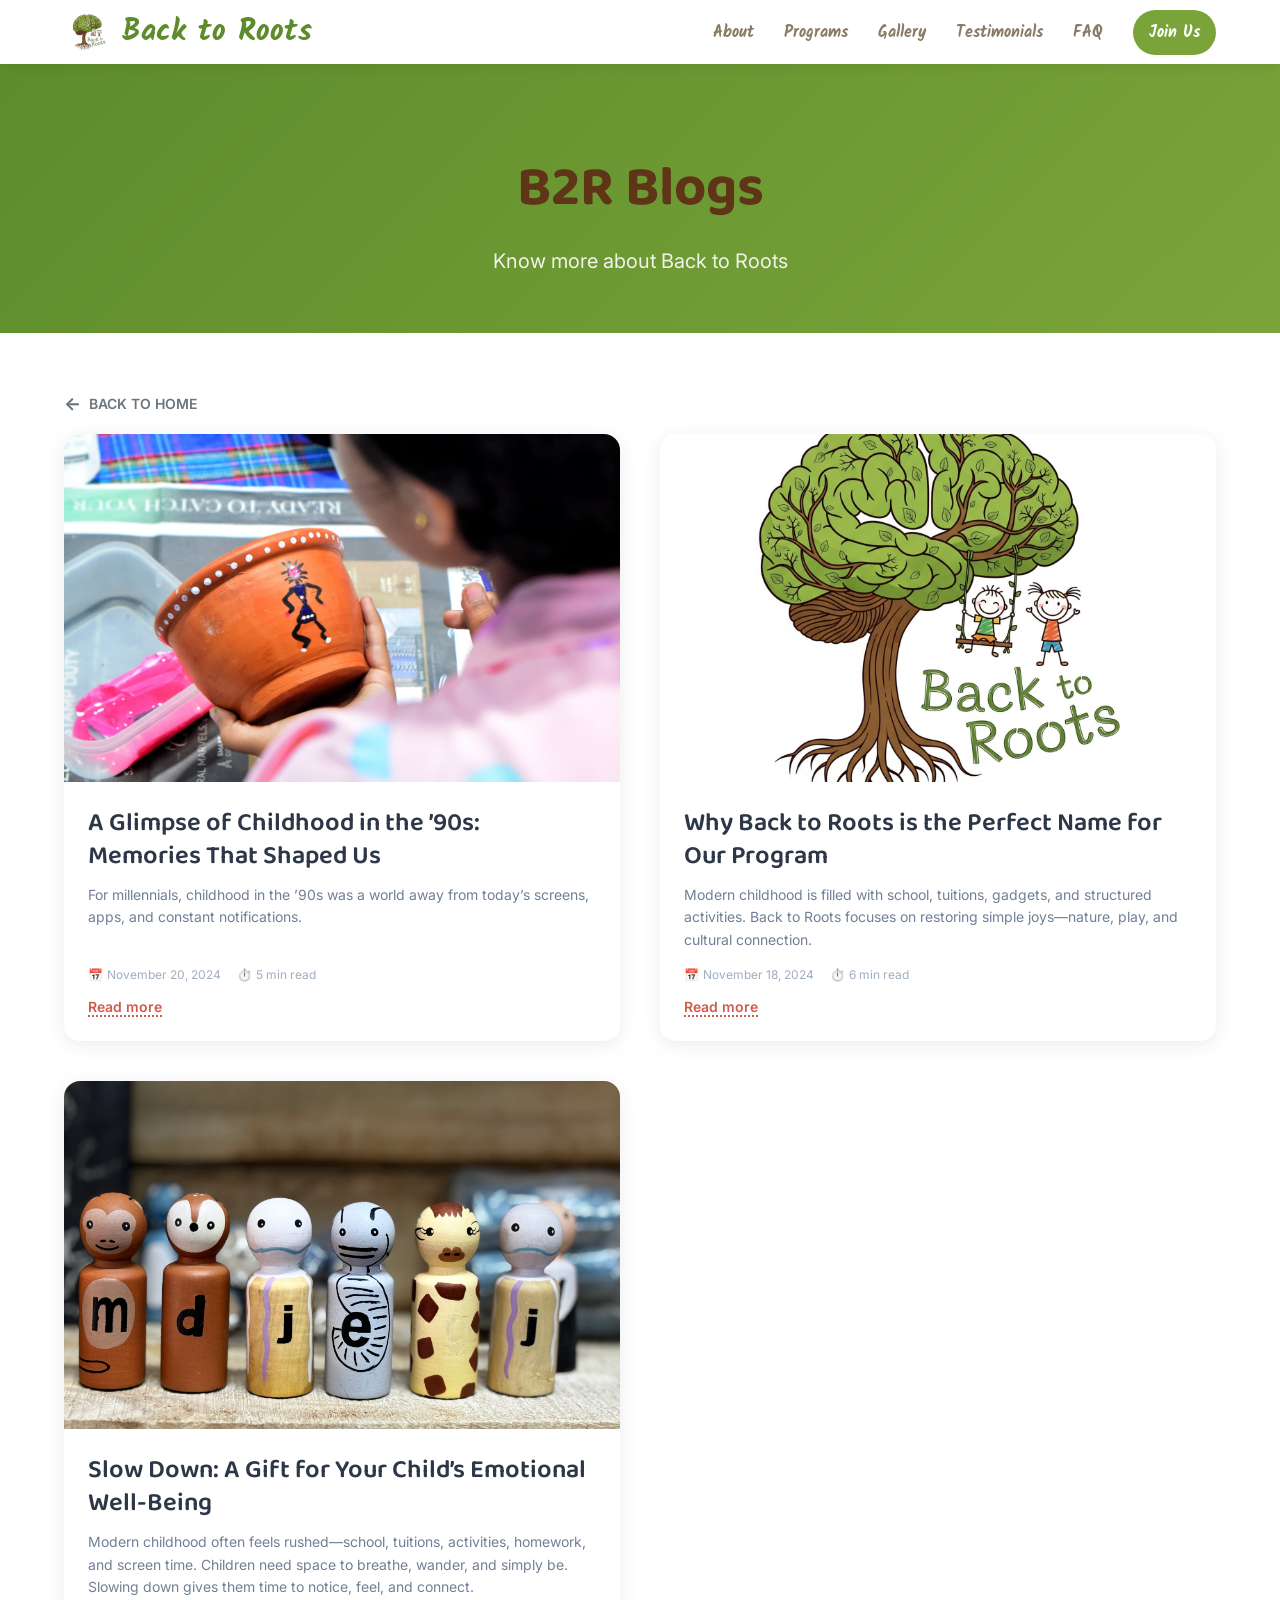
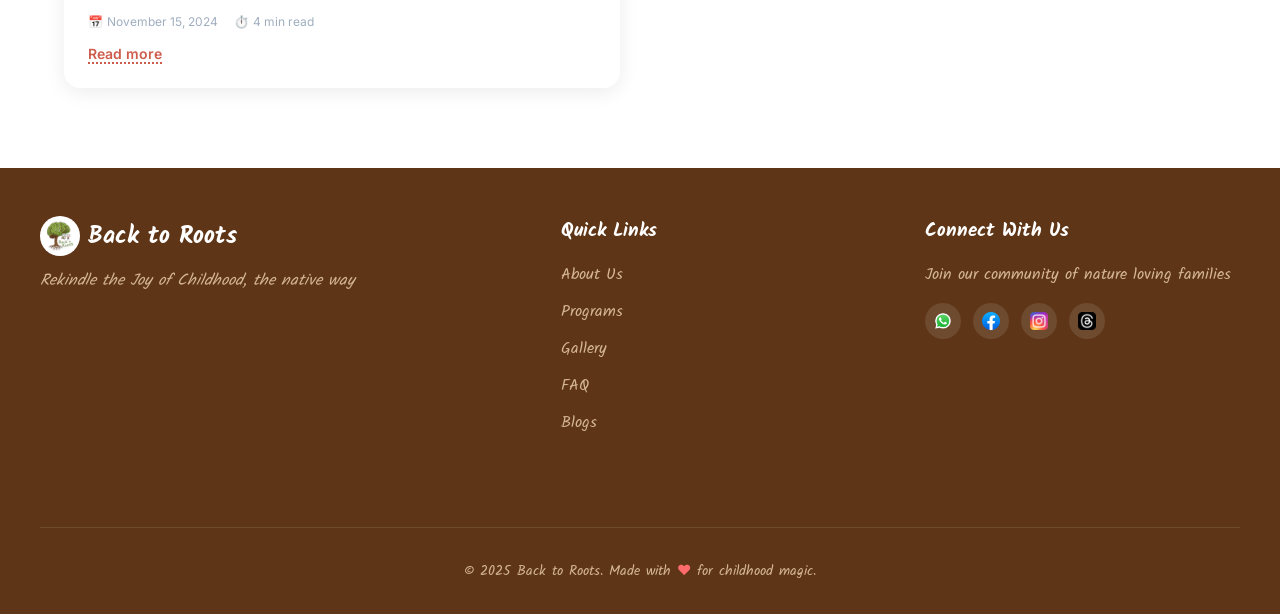
==== commit cfd21e3b: "Blog changes done" ====
--- a/blog/blog.html
+++ b/blog/blog.html
@@ -37,6 +37,7 @@
     <!-- Blog Header -->
     <section class="blog-header">
       <div class="blog-header__inner">
+        
         <h1 class="blog-header__title">B2R Blogs</h1>
         <p class="blog-header__subtitle">Know more about Back to Roots</p>
       </div>
@@ -91,107 +92,14 @@
     </section> -->
 
     <!-- Blog Grid -->
-    <section class="blog-grid">
-      <div class="blog-grid__inner">
-        <!-- Row 1 -->
-        <div class="blog-row">
-          <article class="blog-card blog-card--featured">
-            <div class="blog-card__image">
-              <img src="../assets/gallery/1.JPG" alt="The Fresh Ubtan Guide" loading="lazy">
-            </div>
-            <div class="blog-card__content">
-              <h3 class="blog-card__title">Unlearning the Usual: Breaking Free from the Routine of a Child</h3>
-              <p class="blog-card__excerpt">Every morning, the rhythm is the same.
- Wake up → school → tuition → music class → gymnastics → dance → homework → sleep.</p>
-              <a href="#" class="blog-card__link">Read more</a>
-            </div>
-          </article>
-
-          <article class="blog-card blog-card--featured">
-            <div class="blog-card__image">
-              <img src="../assets/gallery/2.JPG" alt="Face the Calm: Ancient Oiling Meets Modern Skin Science" loading="lazy">
-            </div>
-            <div class="blog-card__content">
-              <h3 class="blog-card__title">Face the Calm: Ancient Oiling Meets Modern Skin Science</h3>
-              <p class="blog-card__excerpt">Discover the perfect blend of traditional wisdom and contemporary skincare</p>
-              <a href="#" class="blog-card__link">Read more</a>
-            </div>
-          </article>
-        </div>
-
-        <!-- Row 2 -->
-        <div class="blog-row">
-          <article class="blog-card blog-card--featured">
-            <div class="blog-card__image">
-              <img src="../assets/gallery/3.JPG" alt="Ubtan: Where Ancient Wisdom Meets Skin Science" loading="lazy">
-            </div>
-            <div class="blog-card__content">
-              <h3 class="blog-card__title">Ubtan: Where Ancient Wisdom Meets Skin Science</h3>
-              <p class="blog-card__excerpt">Unlocking the Science of a 5000-Year-Old Ritual</p>
-              <a href="#" class="blog-card__link">Read more</a>
-            </div>
-          </article>
-
-          <article class="blog-card blog-card--featured">
-            <div class="blog-card__image">
-              <img src="../assets/gallery/4.JPG" alt="Weather or Not: Your Skin Needs a Change!" loading="lazy">
-            </div>
-            <div class="blog-card__content">
-              <h3 class="blog-card__title">Weather or Not: Your Skin Needs a Change!</h3>
-              <p class="blog-card__excerpt">Adapting your skincare routine to seasonal changes for optimal results</p>
-              <a href="#" class="blog-card__link">Read more</a>
-            </div>
-          </article>
-        </div>
-
-        <!-- Additional Blog Posts -->
-        <div class="blog-row">
-          <article class="blog-card">
-            <div class="blog-card__image">
-              <img src="../assets/gallery/playtime-img-2.jpeg" alt="Natural Skincare Tips" loading="lazy">
-            </div>
-            <div class="blog-card__content">
-              <h3 class="blog-card__title">Natural Skincare for Kids</h3>
-              <p class="blog-card__excerpt">Gentle, natural solutions for your child's delicate skin</p>
-              <a href="#" class="blog-card__link">Read more</a>
-            </div>
-          </article>
-
-          <article class="blog-card">
-            <div class="blog-card__image">
-              <img src="../assets/gallery/playtime-img-3.jpeg" alt="Ayurvedic Hair Care" loading="lazy">
-            </div>
-            <div class="blog-card__content">
-              <h3 class="blog-card__title">Ayurvedic Hair Care Secrets</h3>
-              <p class="blog-card__excerpt">Traditional remedies for healthy, lustrous hair</p>
-              <a href="#" class="blog-card__link">Read more</a>
-            </div>
-          </article>
-        </div>
-
-        <div class="blog-row">
-          <article class="blog-card">
-            <div class="blog-card__image">
-              <img src="../assets/gallery/farmvisit3a.jpg" alt="Monsoon Skincare" loading="lazy">
-            </div>
-            <div class="blog-card__content">
-              <h3 class="blog-card__title">Monsoon Skincare Essentials</h3>
-              <p class="blog-card__excerpt">Protect and nourish your skin during the rainy season</p>
-              <a href="#" class="blog-card__link">Read more</a>
-            </div>
-          </article>
-
-          <article class="blog-card">
-            <div class="blog-card__image">
-              <img src="../assets/gallery/8.jpeg" alt="Winter Wellness" loading="lazy">
-            </div>
-            <div class="blog-card__content">
-              <h3 class="blog-card__title">Winter Wellness Rituals</h3>
-              <p class="blog-card__excerpt">Keep your skin healthy and hydrated through winter</p>
-              <a href="#" class="blog-card__link">Read more</a>
-            </div>
-          </article>
-        </div>
+    <section class="blog-grid" id="blogGrid">
+      <a href="../index.html" class="home-back-btn">
+          <span class="home-back-icon">←</span>
+          BACK TO HOME
+        </a>
+      <div class="blog-grid__inner" id="blogGridInner">
+        
+        <!-- Blog articles will be dynamically loaded from articles-index.json -->
       </div>
     </section>
   </main>
--- a/styles.css
+++ b/styles.css
@@ -608,6 +608,119 @@
 .pill--age { background: #A5D3EA; color: #134B68; }
 .p-card__desc { color: #6b6b6b; line-height: 1.9; font-size: 16px; max-width: 630px; }
 .p-card__cta { display: inline-block; margin-top: 16px; background: #6E9F2E; color: #fff; text-decoration: none; font-weight: 800; border-radius: 9999px; padding: 12px 18px; box-shadow: 0 10px 24px rgba(110,159,46,0.2); }
+
+/* Programs carousel - single item sliding */
+.programs__carousel { 
+  position: relative; 
+  width: 100%; 
+  max-width: 800px; 
+  margin: 0 auto; 
+  overflow: hidden;
+  border-radius: 20px;
+  min-height: 400px;
+}
+.programs__carousel .program-item { 
+  position: absolute;
+  top: 0;
+  left: 0;
+  width: 100%;
+  padding: 12px;
+  opacity: 0;
+  visibility: hidden;
+  transform: translateX(100%);
+  transition: all 0.6s ease-in-out;
+  min-height: 400px;
+}
+.programs__carousel .program-item.active {
+  opacity: 1;
+  visibility: visible;
+  transform: translateX(0);
+  min-height: 400px;
+}
+.programs__carousel .program-item.prev {
+  transform: translateX(-100%);
+  min-height: 400px;
+}
+.programs__carousel .program-item .p-card { 
+  max-width: 100%; 
+  box-shadow: 0 20px 44px rgba(0,0,0,0.06); 
+  min-height: 400px;
+}
+
+@media (max-width: 768px) {
+  .programs__carousel { 
+    max-width: 100%; 
+    margin: 0 auto;
+    min-height: 500px;
+  }
+}
+
+@media (max-width: 768px) {
+  .programs__carousel { max-width: 100%; min-height: 500px; }
+}
+
+/* Programs indicators */
+.programs__indicators {
+  display: flex;
+  justify-content: center;
+  gap: 8px;
+  margin-top: 20px;
+}
+.indicator {
+  width: 8px;
+  height: 8px;
+  border-radius: 50%;
+  background: rgba(140, 78, 29, 0.3);
+  cursor: pointer;
+  transition: all 0.3s ease;
+}
+.indicator:hover {
+  background: rgba(140, 78, 29, 0.6);
+  transform: scale(1.2);
+}
+.indicator.active {
+  background: #8C4E1D;
+  transform: scale(1.1);
+}
+
+/* View all programs button */
+.programs__view-all { 
+  text-align: center; 
+  margin-top: 24px; 
+}
+
+/* Programs page specific styles */
+.programs-page { 
+  background: linear-gradient(180deg, #FFF9E9 0%, #FFF5DD 60%, #FFF8E8 100%); 
+  padding: 48px 24px 72px; 
+  min-height: calc(100vh - 60px);
+}
+.programs-page__inner { 
+  max-width: 1200px; 
+  margin: 0 auto; 
+}
+.programs-page__header { 
+  text-align: center; 
+  margin-bottom: 48px; 
+}
+.programs-page__title { 
+  font-family: 'Kalam', 'Caveat', 'Amatic SC', Inter, system-ui, sans-serif; 
+  font-size: 42px; 
+  color: #8C4E1D; 
+  margin: 0 0 16px; 
+  font-weight: 700; 
+}
+.programs-page__subtitle { 
+  color: #6b6b6b; 
+  font-size: 18px; 
+  line-height: 1.8; 
+  margin: 0 auto; 
+  max-width: 800px; 
+}
+.programs-page__back { 
+  text-align: center; 
+  margin-top: 48px; 
+}
 .p-card__cta:hover { background: #648F29; }
 
 /* Gallery section */
@@ -720,6 +833,130 @@
 @media (min-width: 1200px) {
   .program-hero { max-width:1100px; }
   .program-hero__title { font-size:52px; }
+}
+
+/* Seeds of Wonder section */
+.seeds-section {
+  margin: 48px auto 0;
+  max-width: 960px;
+  padding: 0 20px;
+}
+
+.seeds__title {
+  text-align: center;
+  font-family: 'Kalam', 'Caveat', Inter, system-ui, sans-serif;
+  font-size: 32px;
+  color: #8C4E1D;
+  margin: 0 0 12px;
+  font-weight: 700;
+}
+
+.seeds__subtitle {
+  text-align: center;
+  color: #6b6b6b;
+  font-size: 16px;
+  line-height: 1.6;
+  margin: 0 auto 32px;
+  max-width: 800px;
+  font-style: italic;
+}
+
+.seeds-carousel {
+  position: relative;
+  width: 100%;
+  max-width: 900px;
+  margin: 0 auto 32px;
+  min-height: 400px;
+}
+
+.seed-item {
+  position: absolute;
+  top: 0;
+  left: 0;
+  width: 100%;
+  opacity: 0;
+  visibility: hidden;
+  transform: translateX(100%);
+  transition: all 0.6s ease-in-out;
+}
+
+.seed-item.active {
+  opacity: 1;
+  visibility: visible;
+  transform: translateX(0);
+}
+
+.seed-item.prev {
+  transform: translateX(-100%);
+}
+
+.seed-card {
+  background: linear-gradient(180deg, #FEF6C8 0%, #F5F9ED 100%);
+  border-radius: 20px;
+  padding: 32px 36px;
+  box-shadow: 0 20px 40px rgba(0,0,0,0.06);
+  margin: 0 12px;
+}
+
+.seed-card__title {
+  font-family: 'Kalam', 'Caveat', Inter, system-ui, sans-serif;
+  font-size: 24px;
+  color: #8C4E1D;
+  margin: 0 0 16px;
+  font-weight: 600;
+  line-height: 1.3;
+}
+
+.seed-card__story {
+  color: #6b6b6b;
+  font-size: 16px;
+  line-height: 1.7;
+  margin: 0 0 16px;
+}
+
+.seed-card__growth {
+  background: rgba(94,140,44,0.1);
+  padding: 12px 16px;
+  border-radius: 12px;
+  color: #5E8C2C;
+  font-size: 15px;
+  line-height: 1.6;
+  margin: 0 0 12px;
+  border-left: 4px solid #5E8C2C;
+}
+
+.seed-card__reflection {
+  background: rgba(140,78,29,0.08);
+  padding: 12px 16px;
+  border-radius: 12px;
+  color: #8C4E1D;
+  font-size: 15px;
+  line-height: 1.6;
+  margin: 0;
+  border-left: 4px solid #8C4E1D;
+  font-style: italic;
+}
+
+.seeds__closing {
+  text-align: center;
+  margin-top: 32px;
+}
+
+.seeds__closing-text {
+  color: #5E8C2C;
+  font-size: 17px;
+  line-height: 1.7;
+  font-style: italic;
+  max-width: 700px;
+  margin: 0 auto;
+  font-weight: 500;
+}
+
+@media (max-width: 767px) {
+  .seeds__title { font-size: 28px; }
+  .seed-card { padding: 24px 20px; margin: 0 8px; }
+  .seed-card__title { font-size: 20px; }
+  .seeds-carousel { min-height: 450px; }
 }
 
 /* Stories/Testimonials section */
@@ -1101,3 +1338,6 @@
   .hero__title { font-size: 64px; }
   .media-card { height: 400px; }
 }
+
+
+
--- a/blog/blog.css
+++ b/blog/blog.css
@@ -19,6 +19,9 @@
   max-width: 1200px;
   margin: 0 auto;
   padding: 0 24px;
+  display: flex;
+  flex-direction: column;
+  align-items: center;
 }
 
 .blog-header__title {
@@ -26,7 +29,7 @@
   font-size: 3.5rem;
   font-weight: 700;
   margin: 0 0 16px 0;
-  color: #CD5C4D;
+  color: #5E3517;
 }
 
 .blog-header__subtitle {
@@ -89,8 +92,8 @@
 }
 
 .blog-category.active {
-  background: #CD5C4D;
-  border-color: #CD5C4D;
+  background: #5E3517;
+  border-color: #5E3517;
   color: white;
   box-shadow: 0 2px 8px rgba(205, 92, 77, 0.25);
 }
@@ -105,6 +108,14 @@
   max-width: 1200px;
   margin: 0 auto;
   padding: 0 24px;
+}
+
+/* Blog grid layout adjustments */
+.blog-grid .home-back-btn {
+  max-width: 1200px;
+  margin: 0 auto 20px auto;
+  padding: 0 24px;
+  display: flex;
 }
 
 .blog-row {
@@ -173,8 +184,33 @@
   font-size: 14px;
   color: #718096;
   line-height: 1.6;
-  margin: 0 0 20px 0;
+  margin: 0 0 16px 0;
   flex-grow: 1;
+}
+
+.blog-card__meta {
+  display: flex;
+  gap: 16px;
+  margin-bottom: 16px;
+  font-family: 'Inter', sans-serif;
+  font-size: 12px;
+  color: #a0aec0;
+}
+
+.blog-card__date,
+.blog-card__read-time {
+  display: flex;
+  align-items: center;
+}
+
+.blog-card__date::before {
+  content: "📅";
+  margin-right: 4px;
+}
+
+.blog-card__read-time::before {
+  content: "⏱️";
+  margin-right: 4px;
 }
 
 .blog-card__link {
@@ -348,6 +384,35 @@
   font-weight: bold;
 }
 
+/* Home back button */
+.home-back-btn {
+  display: flex;
+  align-items: center;
+  gap: 8px;
+  background: none;
+  border: none;
+  color: #6c757d;
+  font-family: 'Inter', sans-serif;
+  font-size: 14px;
+  font-weight: 600;
+  cursor: pointer;
+  padding: 12px 0;
+  margin-bottom: 30px;
+  transition: all 0.2s ease;
+  text-decoration: none;
+  align-self: flex-start;
+}
+
+.home-back-btn:hover {
+  color: #CD5C4D;
+  transform: translateX(-2px);
+}
+
+.home-back-icon {
+  font-size: 18px;
+  font-weight: bold;
+}
+
 .article-content {
   margin-bottom: 60px;
 }
